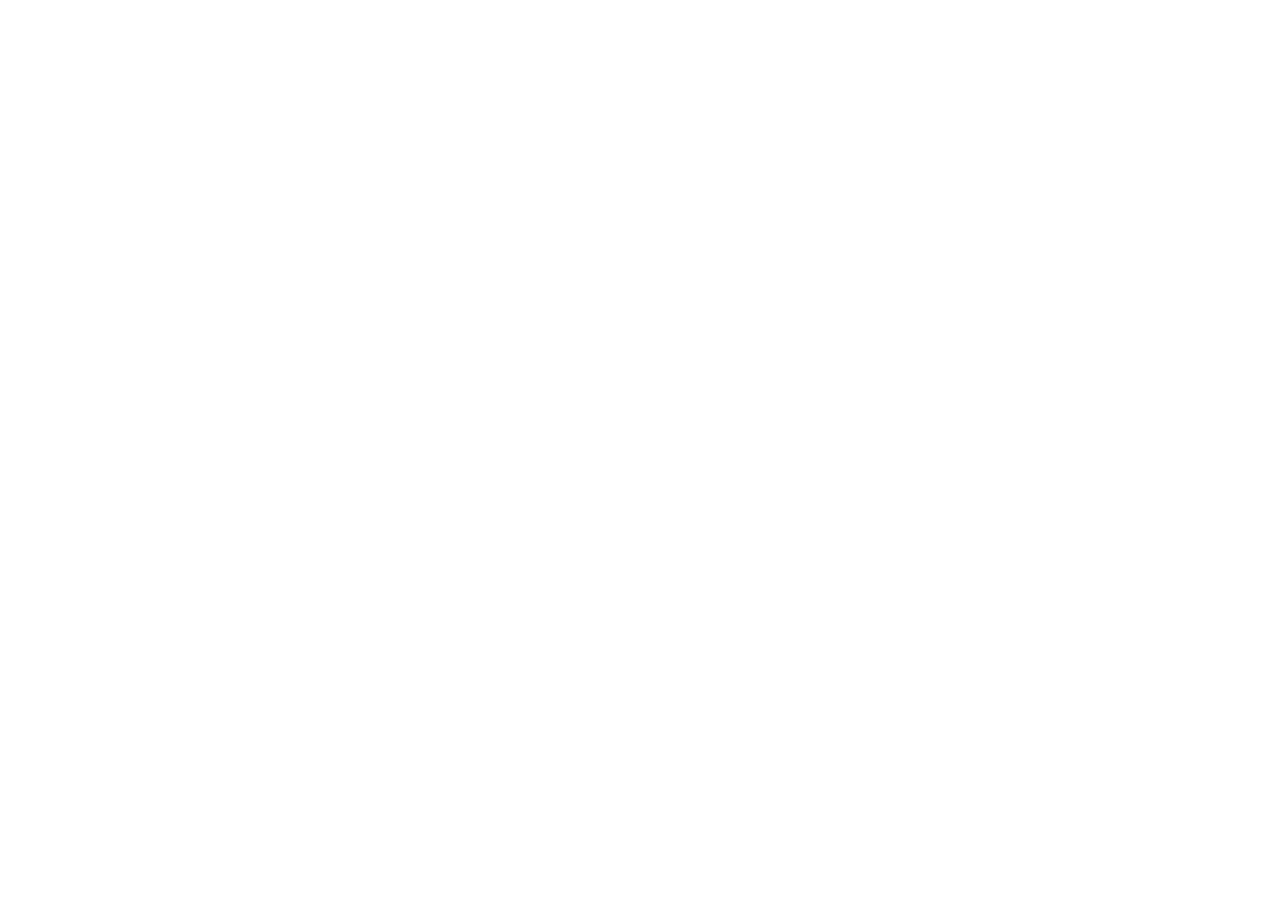
==== index.html @ 221c900f "first commit" ====
<!DOCTYPE html>
<html lang="en">
<head>
    <meta charset="UTF-8">
    <meta name="viewport" content="width= , initial-scale=1.0">
    <title>Mekong pack solution</title>
</head>
<body>
    
</body>
</html>
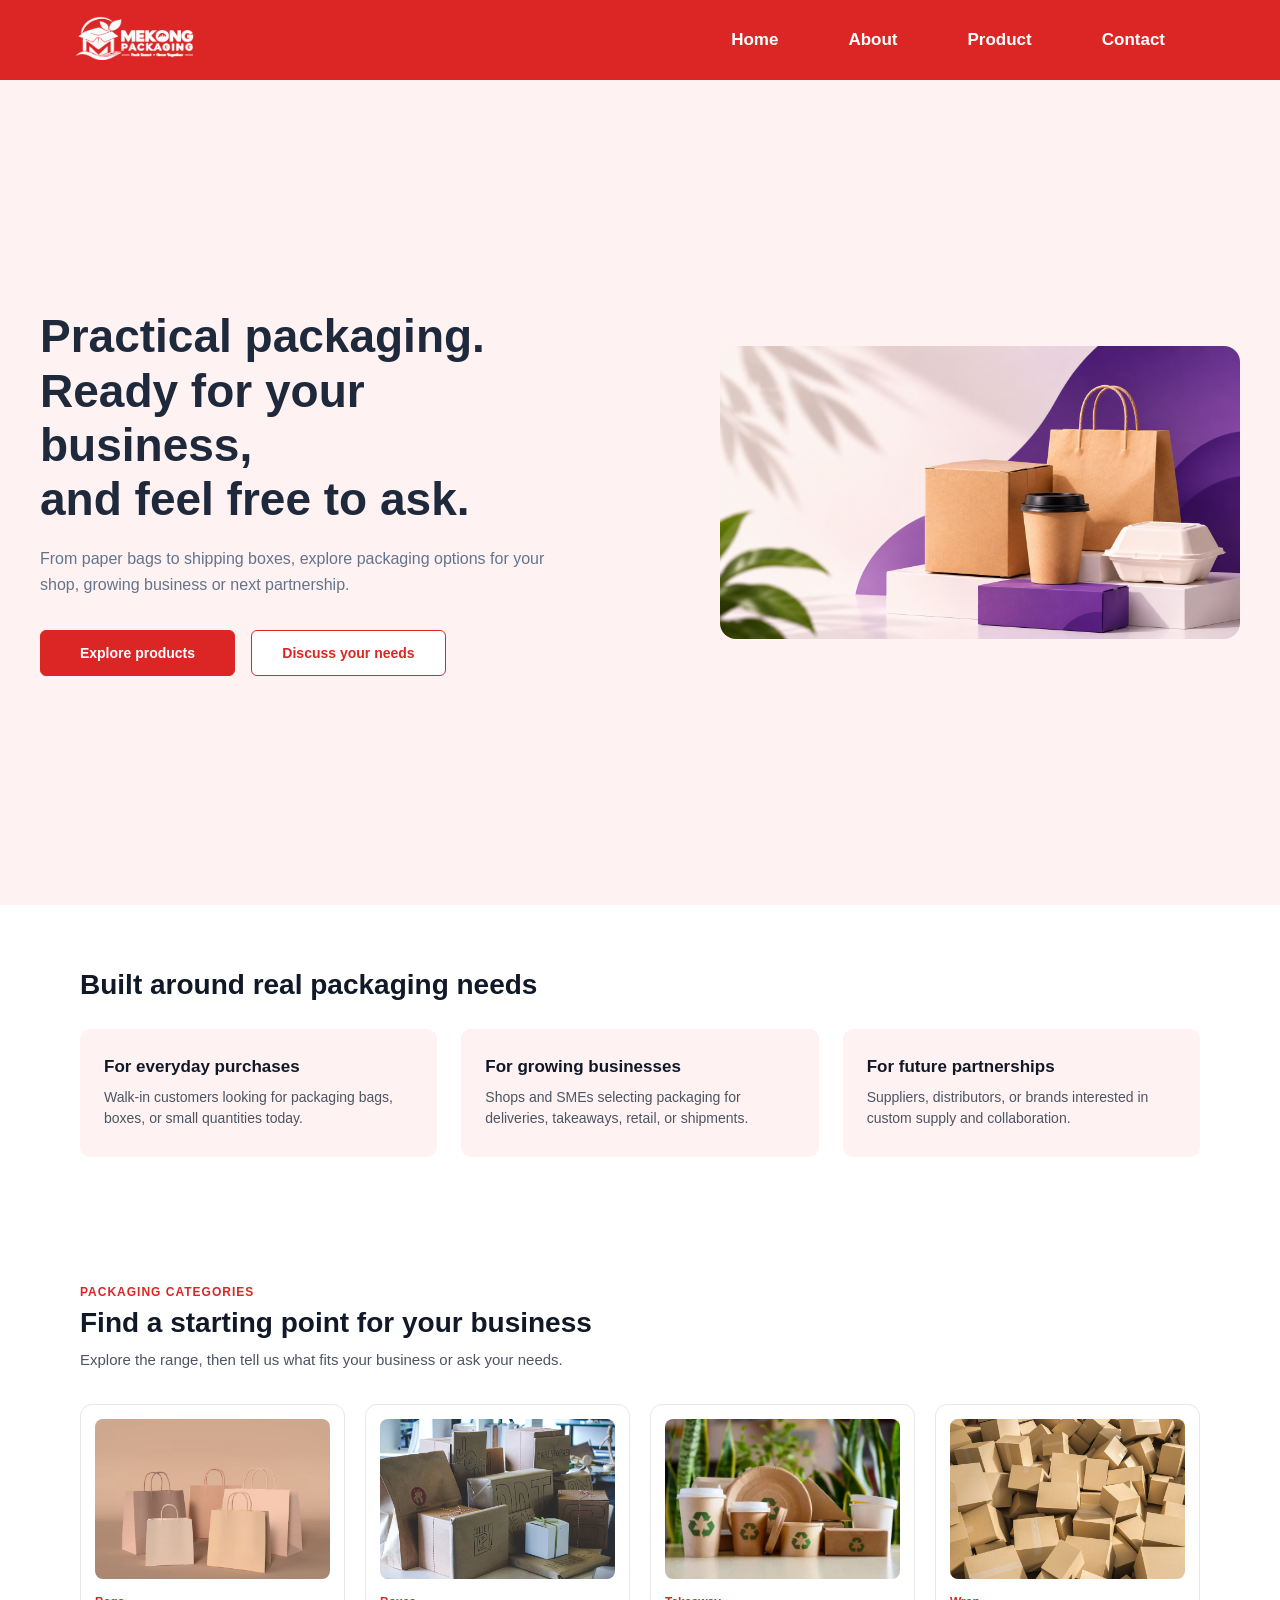
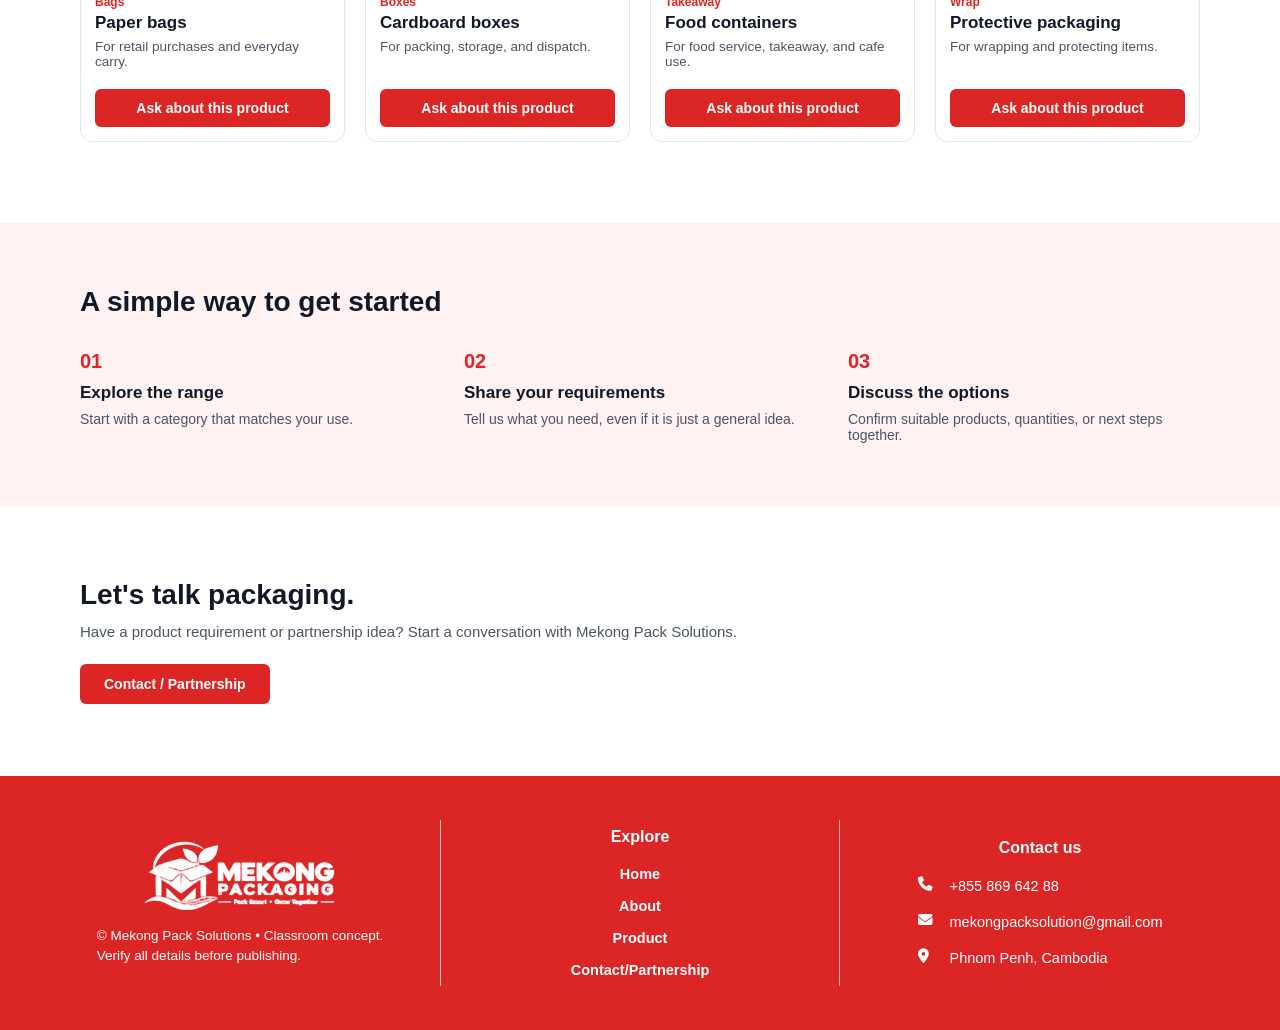
==== commit 5f8f8e5c: "complete home-page and fix footer" ====
--- a/index.html
+++ b/index.html
@@ -2,10 +2,200 @@
 <html lang="en">
 <head>
     <meta charset="UTF-8">
-    <meta name="viewport" content="width= , initial-scale=1.0">
+    <meta name="viewport" content="width=device-width, initial-scale=1.0">
     <title>Mekong pack solution</title>
+    <link rel="stylesheet" href="style.css">
+    <link rel="stylesheet" href="https://cdnjs.cloudflare.com/ajax/libs/font-awesome/6.7.2/css/all.min.css">
 </head>
 <body>
+    <header class="header">
+    <div class="logo">
+        <img src="/images/logo.png" alt="Mekong Packaging">
+    </div>
+
+    <nav class="navbar">
+        <a href="#">Home</a>
+        <a href="#">About</a>
+        <a href="#">Product</a>
+        <a href="#">Contact</a>
+    </nav>
+</header>
+<section class="hero">
+        <div class="hero-container">
+            <div class="title">
+                <h1>Practical packaging.<br>Ready for your<br>business,<br>and feel free to ask.</h1>
+                <p>From paper bags to shipping boxes, explore packaging options for your shop, growing business or next partnership.</p>
+                
+                <div class="button-group">
+                    <a href="#" class="btn btn-primary">Explore products</a>
+                    <a href="#" class="btn btn-secondary">Discuss your needs</a>
+                </div>
+            </div>
+            <img src="/images/hero.png" alt="just a damn pic">
+        </div>
+    </section> 
+
+    <!-- Section 1: Built around real packaging needs -->
+    <section class="needs-section">
+        <div class="container">
+            <h2 class="section-title">Built around real packaging needs</h2>
+            
+            <div class="needs-grid">
+                <div class="need-card">
+                    <h3>For everyday purchases</h3>
+                    <p>Walk-in customers looking for packaging bags, boxes, or small quantities today.</p>
+                </div>
+
+                <div class="need-card">
+                    <h3>For growing businesses</h3>
+                    <p>Shops and SMEs selecting packaging for deliveries, takeaways, retail, or shipments.</p>
+                </div>
+
+                <div class="need-card">
+                    <h3>For future partnerships</h3>
+                    <p>Suppliers, distributors, or brands interested in custom supply and collaboration.</p>
+                </div>
+            </div>
+        </div>
+    </section>
+
+    <!-- Section 2: Packaging Categories -->
+    <section class="categories-section">
+        <div class="container">
+            <span class="section-tag">PACKAGING CATEGORIES</span>
+            <h2 class="section-title">Find a starting point for your business</h2>
+            <p class="section-subtitle">Explore the range, then tell us what fits your business or ask your needs.</p>
+
+            <div class="categories-grid">
+                <!-- Card 1 -->
+                <div class="category-card">
+                    <div class="card-img-box">
+                        <img src="/images/h.png" alt="Paper bags">
+                    </div>
+                    <div class="card-body">
+                        <span class="category-label">Bags</span>
+                        <h3>Paper bags</h3>
+                        <p>For retail purchases and everyday carry.</p>
+                        <a href="#contact" class="btn-red">Ask about this product</a>
+                    </div>
+                </div>
+
+                <!-- Card 2 -->
+                <div class="category-card">
+                    <div class="card-img-box">
+                        <img src="/images/hh.png" alt="Cardboard boxes">
+                    </div>
+                    <div class="card-body">
+                        <span class="category-label">Boxes</span>
+                        <h3>Cardboard boxes</h3>
+                        <p>For packing, storage, and dispatch.</p>
+                        <a href="#contact" class="btn-red">Ask about this product</a>
+                    </div>
+                </div>
+
+                <!-- Card 3 -->
+                <div class="category-card">
+                    <div class="card-img-box">
+                        <img src="/images/hhh.png" alt="Food containers">
+                    </div>
+                    <div class="card-body">
+                        <span class="category-label">Takeaway</span>
+                        <h3>Food containers</h3>
+                        <p>For food service, takeaway, and cafe use.</p>
+                        <a href="#contact" class="btn-red">Ask about this product</a>
+                    </div>
+                </div>
+
+                <!-- Card 4 -->
+                <div class="category-card">
+                    <div class="card-img-box">
+                        <img src="/images/hhhh.png" alt="Protective packaging">
+                    </div>
+                    <div class="card-body">
+                        <span class="category-label">Wrap</span>
+                        <h3>Protective packaging</h3>
+                        <p>For wrapping and protecting items.</p>
+                        <a href="#contact" class="btn-red">Ask about this product</a>
+                    </div>
+                </div>
+            </div>
+        </div>
+    </section>
+
+    <!-- Section 3: A simple way to get started -->
+    <section class="steps-section">
+        <div class="container">
+            <h2 class="section-title">A simple way to get started</h2>
+
+            <div class="steps-grid">
+                <div class="step-item">
+                    <span class="step-number">01</span>
+                    <h3>Explore the range</h3>
+                    <p>Start with a category that matches your use.</p>
+                </div>
+
+                <div class="step-item">
+                    <span class="step-number">02</span>
+                    <h3>Share your requirements</h3>
+                    <p>Tell us what you need, even if it is just a general idea.</p>
+                </div>
+
+                <div class="step-item">
+                    <span class="step-number">03</span>
+                    <h3>Discuss the options</h3>
+                    <p>Confirm suitable products, quantities, or next steps together.</p>
+                </div>
+            </div>
+        </div>
+    </section>
+
+    <!-- Section 4: Let's talk packaging -->
+    <section class="cta-section">
+        <div class="container">
+            <h2 class="section-title">Let's talk packaging.</h2>
+            <p class="section-subtitle">Have a product requirement or partnership idea? Start a conversation with Mekong Pack Solutions.</p>
+            <a href="#contact" class="btn-red btn-cta">Contact / Partnership</a>
+        </div>
+    </section>
+     <footer>
+  <div class="footer-container">
     
+    <!-- Column 1: Logo & Copyright -->
+    <div class="box-logo">
+      <img src="/images/logo.png" alt="Mekong Packaging Logo">
+      <p>© Mekong Pack Solutions • Classroom concept.<br>Verify all details before publishing.</p>
+    </div>
+
+    <!-- Column 2: Explore Links -->
+    <div class="box-link">
+      <h3>Explore</h3>
+      <a href="#">Home</a>
+      <a href="#">About</a>
+      <a href="#">Product</a>
+      <a href="#">Contact/Partnership</a>
+    </div>
+
+    <!-- Column 3: Contact Us -->
+    <div class="box-contact">
+      <h3>Contact us</h3>
+      <div class="contact-list">
+        <div class="contact-item">
+          <i class="fa-solid fa-phone"></i> <!-- Or your phone <img> / <svg> -->
+          <span>+855 869 642 88</span>
+        </div>
+        <div class="contact-item">
+          <i class="fa-solid fa-envelope"></i> <!-- Or your email <img> / <svg> -->
+          <span>mekongpacksolution@gmail.com</span>
+        </div>
+        <div class="contact-item">
+          <i class="fa-solid fa-location-dot"></i> <!-- Or your location <img> / <svg> -->
+          <span>Phnom Penh, Cambodia</span>
+        </div>
+      </div>
+    </div>
+
+  </div>
+</footer>
+
 </body>
 </html>
--- a/style.css
+++ b/style.css
@@ -0,0 +1,637 @@
+* {
+    margin: 0;
+    padding: 0;
+    box-sizing: border-box;
+    height: auto;
+   
+    
+    
+}
+
+
+.hero {
+    width: 100%;
+    height: calc(100vh - 75px);
+    overflow: hidden;
+}
+
+
+body {
+    background-color: #FFF1F1;
+    font-family: Arial, sans-serif;
+}
+
+.header {
+    width: 100%;
+    height: 80px;
+    margin: 30px auto 0;
+    background-color: #DC2626;
+    margin-top:0 ;
+    display: flex;
+    align-items: center;
+    justify-content: space-between;
+   
+
+    padding: 0 45px 0 70px;
+}
+
+.logo img {
+    width: 130px;
+    height: auto;
+    object-fit: contain;
+}
+
+.navbar {
+    display: flex;
+    align-items: center;
+    gap: 70px;
+    margin-right: 70px;
+}
+
+.navbar a {
+    text-decoration: none;
+    color: white;
+    font-size: 17px;
+    font-weight: bold;
+    transition: 0.3s;
+}
+
+.navbar a:hover {
+    color: #B91C1C;
+}
+hero-pic{
+    width: 100%;
+    height: 90px;
+    object-fit: contain;
+    object-position: left center;
+}
+
+* {
+    box-sizing: border-box;
+    margin: 0;
+    padding: 0;
+}
+
+.hero {
+    background-color: #FEF2F2;
+    width: 100%;
+    padding: 60px 40px;
+    display: flex;
+    justify-content: center;
+}
+
+.hero-container {
+    max-width: 1200px;
+    width: 100%;
+    display: flex;
+    justify-content: space-between;
+    align-items: center;
+    gap: 48px;
+}
+
+.title {
+    max-width: 540px;
+}
+
+.title h1 {
+    font-family: 'Poppins', sans-serif;
+    font-weight: 700;
+    font-size: 46px;
+    line-height: 1.18;
+    color: #1E293B;
+    margin-bottom: 20px;
+}
+
+.title p {
+    font-family: 'Inter', sans-serif;
+    font-size: 16px;
+    line-height: 1.6;
+    color: #64748B;
+    margin-bottom: 32px;
+}
+
+.button-group {
+    display: flex;
+    gap: 16px;
+}
+
+.btn {
+    font-family: 'Inter', sans-serif;
+    font-weight: 600;
+    font-size: 14px;
+    text-decoration: none;
+    width: 195px;
+    height: 46px;
+    border-radius: 6px;
+    display: inline-flex;
+    justify-content: center;
+    align-items: center;
+    transition: all 0.2s ease;
+}
+
+.btn-primary {
+    background-color: #DC2626;
+    color: #FFFFFF;
+    border: 1.5px solid #DC2626;
+}
+
+.btn-primary:hover {
+    background-color: #B91C1C;
+    border-color: #B91C1C;
+}
+
+.btn-secondary {
+    background-color: #FFFFFF;
+    color: #DC2626;
+    border: 1.5px solid #DC2626;
+}
+
+.btn-secondary:hover {
+    background-color: #FEE2E2;
+}
+
+.hero img {
+    width: 520px;
+    max-width: 100%;
+    height: auto;
+    border-radius: 16px;
+    object-fit: cover;
+}
+
+/* =========================================
+   SHARED LAYOUT & BUTTONS FOR NEW SECTIONS
+   ========================================= */
+.container {
+  max-width: 1140px;
+  margin: 0 auto;
+  padding: 0 24px;
+}
+
+.section-title {
+  font-size: 26px;
+  font-weight: 700;
+  color: #1f242d;
+  margin-bottom: 12px;
+}
+
+.section-subtitle {
+  font-size: 15px;
+  color: #5a6270;
+  margin-bottom: 36px;
+}
+
+.btn-red {
+  display: inline-block;
+  background-color: #d9232e;
+  color: #ffffff;
+  text-decoration: none;
+  font-size: 13px;
+  font-weight: 600;
+  padding: 10px 18px;
+  border-radius: 6px;
+  text-align: center;
+  transition: background-color 0.2s ease;
+}
+
+.btn-red:hover {
+  background-color: #b81b25;
+}
+/* =========================================
+   UPDATED MIDDLE SECTIONS (Consistent with Hero)
+   ========================================= */
+.needs-section,
+.categories-section,
+.steps-section,
+.cta-section {
+  font-family: 'Inter', 'Segoe UI', sans-serif;
+}
+
+.container {
+  /* Change 1200px and 40px below if your .hero-container uses different numbers */
+  max-width: 1200px;
+  margin: 0 auto;
+  padding: 0 40px;
+}
+
+.section-title {
+  font-size: 28px;
+  font-weight: 700;
+  color: #111827;
+  margin-bottom: 12px;
+}
+
+.section-subtitle {
+  font-size: 15px;
+  color: #4b5563;
+  margin-bottom: 36px;
+}
+
+/* Match exact Hero/Footer Red (#DC2626) */
+.btn-red {
+  display: inline-block;
+  background-color: #DC2626;
+  color: #ffffff;
+  text-decoration: none;
+  font-size: 14px;
+  font-weight: 600;
+  padding: 11px 20px;
+  border-radius: 6px;
+  text-align: center;
+  transition: background-color 0.2s ease;
+}
+
+.btn-red:hover {
+  background-color: #b91c1c;
+}
+
+/* Section 1: Built around real packaging needs */
+.needs-section {
+  padding: 64px 0;
+  background-color: #ffffff;
+}
+
+.needs-section .section-title {
+  margin-bottom: 28px;
+}
+
+.needs-grid {
+  display: grid;
+  grid-template-columns: repeat(3, 1fr);
+  gap: 24px;
+}
+
+.need-card {
+  background-color: #fef2f2;
+  padding: 28px 24px;
+  border-radius: 10px;
+}
+
+.need-card h3 {
+  font-size: 17px;
+  font-weight: 700;
+  margin-bottom: 10px;
+  color: #111827;
+}
+
+.need-card p {
+  font-size: 14px;
+  color: #4b5563;
+  line-height: 1.5;
+}
+
+/* Section 2: Packaging Categories */
+.categories-section {
+  padding: 64px 0 80px;
+  background-color: #ffffff;
+}
+
+.section-tag {
+  display: block;
+  font-size: 12px;
+  font-weight: 700;
+  letter-spacing: 1px;
+  color: #DC2626;
+  text-transform: uppercase;
+  margin-bottom: 8px;
+}
+
+.categories-grid {
+  display: grid;
+  grid-template-columns: repeat(4, 1fr);
+  gap: 20px;
+}
+
+.category-card {
+  border: 1px solid #e5e7eb;
+  border-radius: 12px;
+  padding: 14px;
+  background-color: #ffffff;
+  display: flex;
+  flex-direction: column;
+  justify-content: space-between;
+  transition: box-shadow 0.2s ease;
+}
+
+.category-card:hover {
+  box-shadow: 0 8px 20px rgba(0, 0, 0, 0.06);
+}
+
+.card-img-box {
+  background-color: #f4f2ee;
+  border-radius: 8px;
+  height: 160px;
+  display: flex;
+  align-items: center;
+  justify-content: center;
+  overflow: hidden;
+  margin-bottom: 16px;
+}
+
+.card-img-box img {
+  width: 100%;
+  height: 100%;
+  object-fit: cover;
+}
+
+.card-body {
+  display: flex;
+  flex-direction: column;
+  flex-grow: 1;
+}
+
+.category-label {
+  font-size: 12px;
+  font-weight: 600;
+  color: #DC2626;
+  margin-bottom: 4px;
+}
+
+.card-body h3 {
+  font-size: 17px;
+  font-weight: 700;
+  margin-bottom: 6px;
+  color: #111827;
+}
+
+.card-body p {
+  font-size: 13.5px;
+  color: #4b5563;
+  margin-bottom: 20px;
+  flex-grow: 1;
+}
+
+.card-body .btn-red {
+  width: 100%;
+}
+
+/* Section 3: A simple way to get started */
+.steps-section {
+  padding: 64px 0;
+  background-color: #fef2f2;
+}
+
+.steps-section .section-title {
+  margin-bottom: 32px;
+}
+
+.steps-grid {
+  display: grid;
+  grid-template-columns: repeat(3, 1fr);
+  gap: 32px;
+}
+
+.step-number {
+  display: block;
+  font-size: 20px;
+  font-weight: 700;
+  color: #DC2626;
+  margin-bottom: 10px;
+}
+
+.step-item h3 {
+  font-size: 17px;
+  font-weight: 700;
+  margin-bottom: 8px;
+  color: #111827;
+}
+
+.step-item p {
+  font-size: 14px;
+  color: #4b5563;
+}
+
+/* Section 4: Let's talk packaging */
+.cta-section {
+  padding: 72px 0;
+  background-color: #ffffff;
+}
+
+.cta-section .section-subtitle {
+  margin-bottom: 24px;
+}
+
+.btn-cta {
+  padding: 12px 24px;
+  font-size: 14px;
+}
+
+/* Responsive */
+@media (max-width: 992px) {
+  .categories-grid {
+    grid-template-columns: repeat(2, 1fr);
+  }
+}
+
+@media (max-width: 768px) {
+  .needs-grid,
+  .steps-grid,
+  .categories-grid {
+    grid-template-columns: 1fr;
+  }
+}
+
+
+/* =========================================
+   FOOTER (Matches Screenshot & Responsive)
+   ========================================= */
+footer {
+  width: 100%;
+  background-color: #DC2626;
+  color: #ffffff;
+  padding: 44px 40px;
+  font-family: 'Inter', Arial, sans-serif;
+}
+
+.footer-container {
+  max-width: 1200px;
+  margin: 0 auto;
+  display: grid;
+  grid-template-columns: repeat(3, 1fr);
+  align-items: stretch;
+}
+
+/* Column 1: Logo & Copyright */
+.box-logo {
+  display: flex;
+  flex-direction: column;
+  justify-content: center;
+  align-items: center;
+  padding: 0 24px;
+}
+
+.box-logo img {
+  width: 210px;
+  max-width: 100%;
+  height: auto;
+  object-fit: contain;
+  margin-bottom: 16px;
+}
+
+.box-logo p {
+  font-size: 13.5px;
+  line-height: 1.5;
+  color: #ffffff;
+  text-align: left;
+}
+
+/* Column 2: Explore Links + Vertical White Lines */
+.box-link {
+  display: flex;
+  flex-direction: column;
+  justify-content: center;
+  align-items: center;
+  gap: 16px;
+  padding: 8px 24px;
+  border-left: 1px solid rgba(255, 255, 255, 0.7);
+  border-right: 1px solid rgba(255, 255, 255, 0.7);
+}
+
+.box-link h3,
+.box-contact h3 {
+  font-size: 16px;
+  font-weight: 700;
+  color: #ffffff;
+  margin-bottom: 4px;
+}
+
+.box-link a {
+  text-decoration: none;
+  font-size: 14.5px;
+  font-weight: 600;
+  color: #ffffff;
+  transition: opacity 0.2s ease;
+}
+
+.box-link a:hover {
+  opacity: 0.8;
+}
+
+/* Column 3: Contact Us */
+.box-contact {
+  display: flex;
+  flex-direction: column;
+  justify-content: center;
+  align-items: center;
+  gap: 16px;
+  padding: 0 24px;
+}
+
+.contact-list {
+  display: flex;
+  flex-direction: column;
+  gap: 18px;
+}
+
+.contact-item {
+  display: flex;
+  align-items: center;
+  gap: 14px;
+  font-size: 14.5px;
+  color: #ffffff;
+}
+
+.contact-item i,
+.contact-item svg,
+.contact-item img {
+  width: 18px;
+  height: 18px;
+  object-fit: contain;
+  flex-shrink: 0;
+}
+
+/* Mobile & Tablet Responsive */
+@media (max-width: 768px) {
+  .footer-container {
+    grid-template-columns: 1fr;
+    gap: 32px;
+  }
+
+  .box-logo p {
+    text-align: center;
+  }
+
+  .box-link {
+    border-left: none;
+    border-right: none;
+    border-top: 1px solid rgba(255, 255, 255, 0.5);
+    border-bottom: 1px solid rgba(255, 255, 255, 0.5);
+    padding: 28px 0;
+  }
+}
+
+
+/* Mobile Screens (768px and below) */
+@media (max-width: 768px) {
+  /* Stack Header & Navbar nicely */
+  .header {
+    height: auto;
+    flex-direction: column;
+    padding: 16px 20px;
+    gap: 14px;
+  }
+
+  .navbar {
+    flex-wrap: wrap;
+    justify-content: center;
+    gap: 16px;
+    margin-right: 0;
+  }
+
+  .navbar a {
+    font-size: 15px;
+  }
+
+  /* Stack Hero Text & Image vertically */
+  .hero {
+    height: auto;
+    padding: 36px 20px;
+  }
+
+  .hero-container {
+    flex-direction: column;
+    text-align: center;
+    gap: 28px;
+  }
+
+  .title h1 {
+    font-size: 30px;
+  }
+
+  .button-group {
+    flex-direction: column;
+    align-items: center;
+    width: 100%;
+  }
+
+  .btn {
+    width: 100%;
+    max-width: 300px;
+  }
+
+  /* Adjust Container Padding on Small Phones */
+  .container {
+    padding: 0 20px;
+  }
+
+  .section-title {
+    font-size: 24px;
+  }
+
+  /* Stack Footer Columns vertically */
+  footer {
+    flex-direction: column;
+    text-align: center;
+    padding: 36px 20px;
+    gap: 28px;
+  }
+
+  footer .box-logo,
+  footer .box-link,
+  footer .box-contact {
+    width: 100%;
+    max-width: 340px;
+  }
+}
+
+
+    
